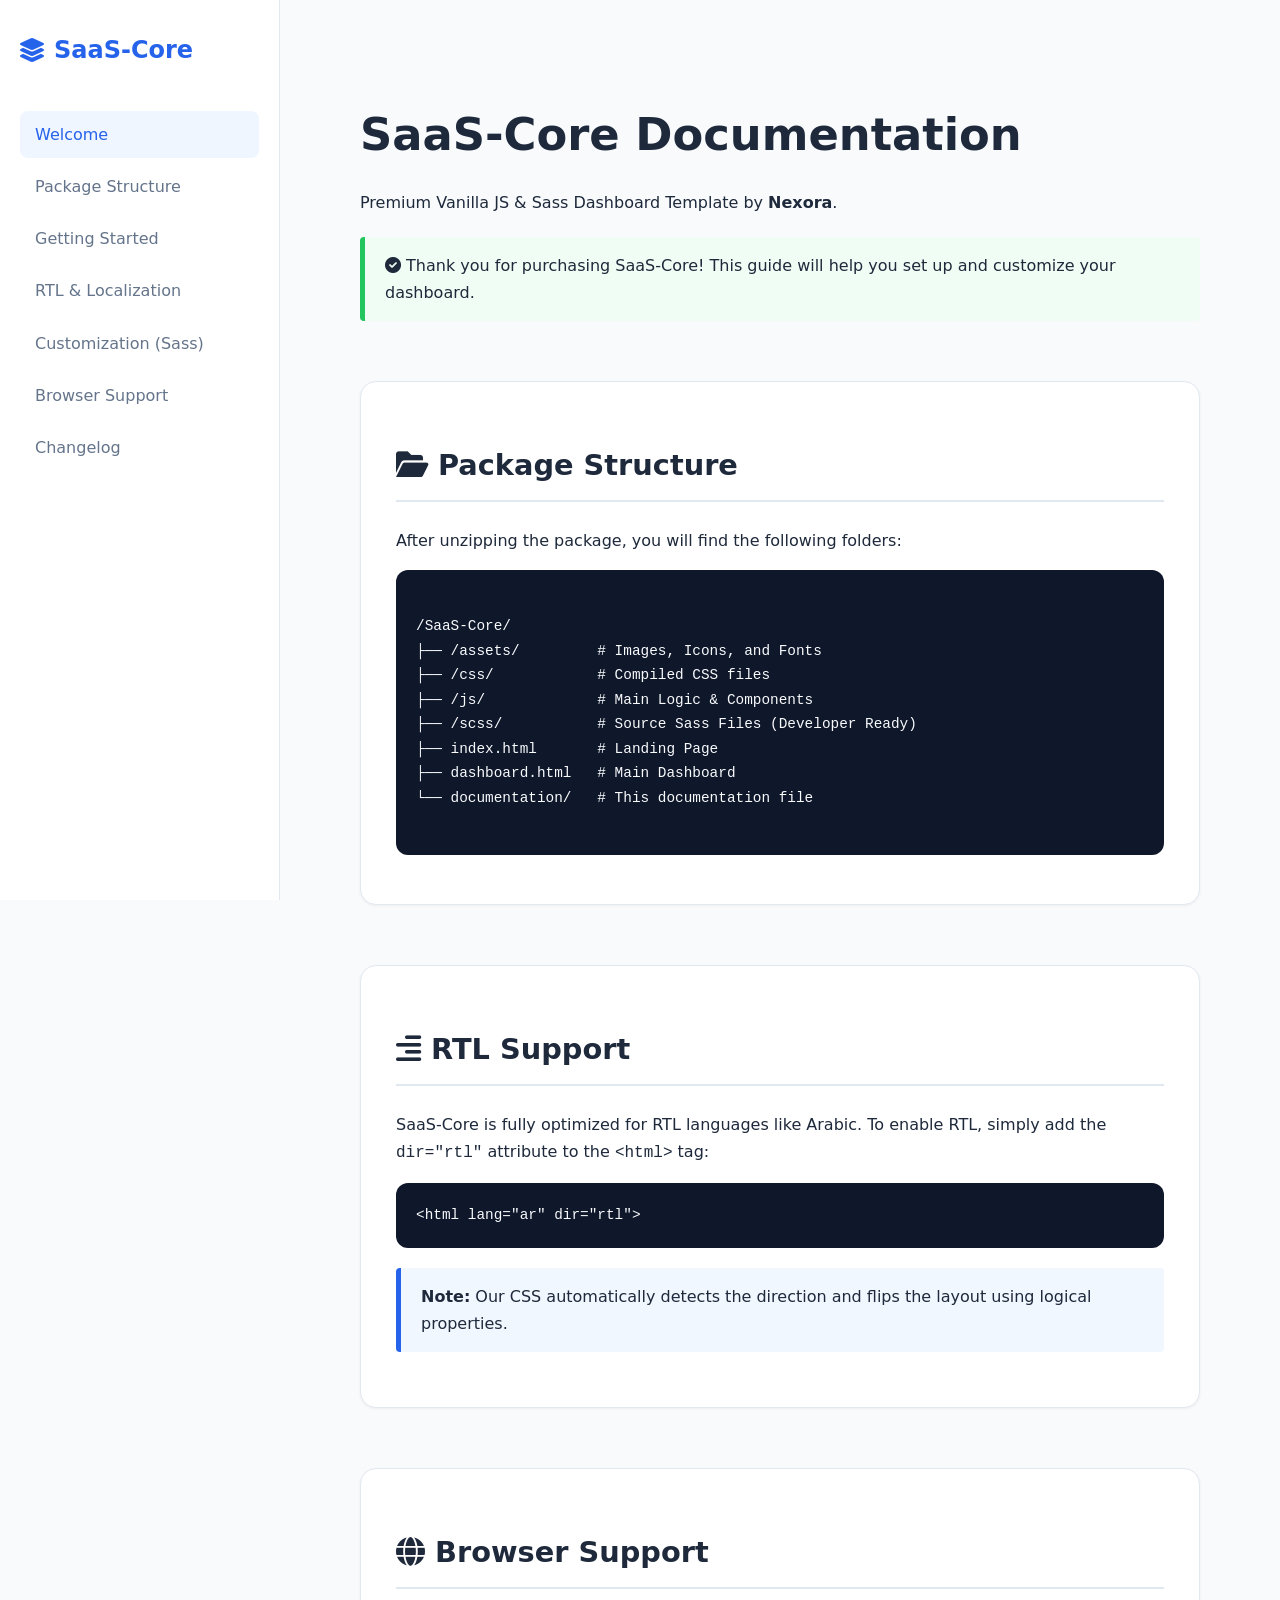
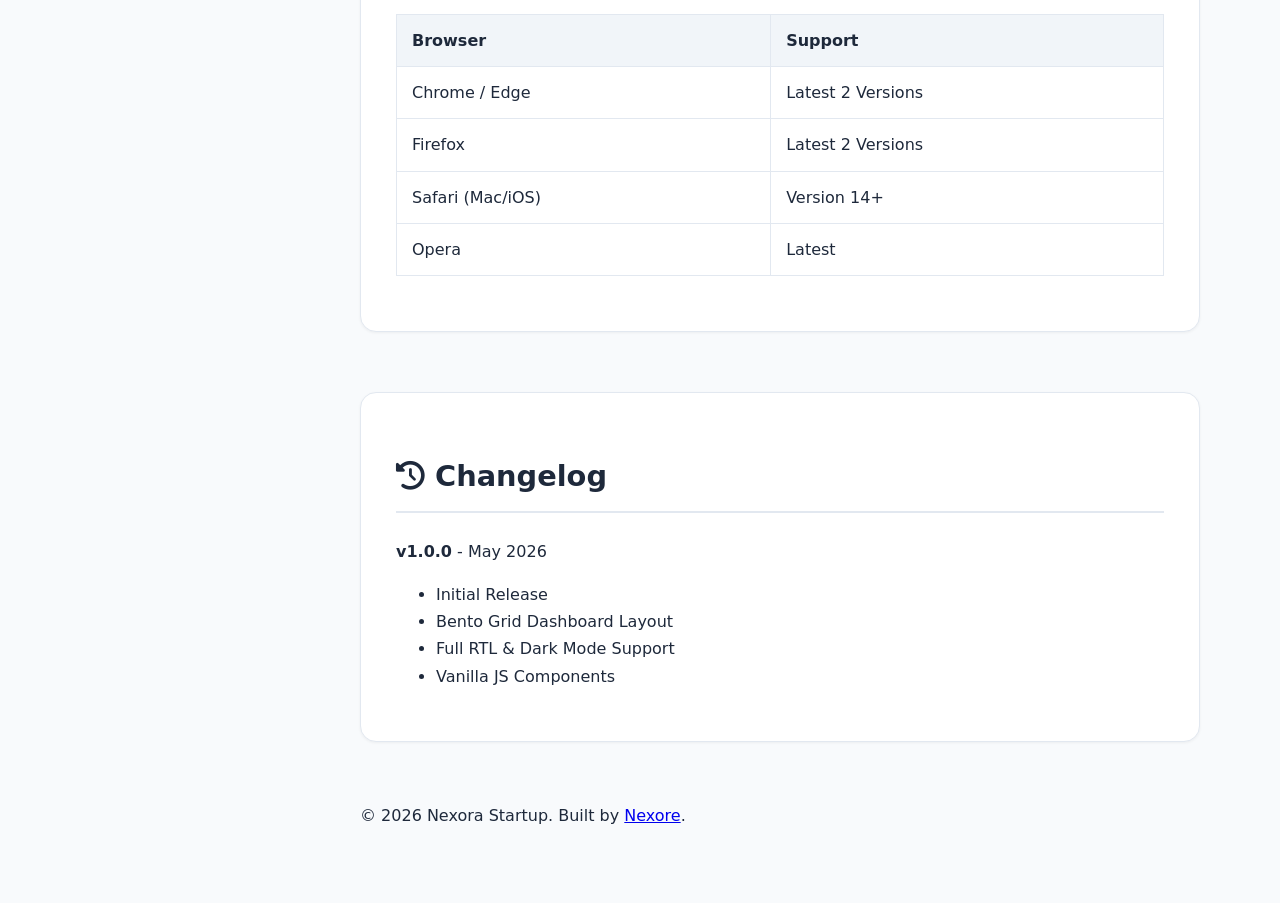
==== documentation/documentation.html @ 3867da22 "first commit" ====
<!DOCTYPE html>
<html lang="en">
<head>
    <meta charset="UTF-8">
    <meta name="viewport" content="width=device-width, initial-scale=1.0">
    <title>SaaS-Core Documentation | Nexora</title>
    <link rel="stylesheet" href="https://cdnjs.cloudflare.com/ajax/libs/font-awesome/6.0.0/css/all.min.css">
    <style>
        :root {
            --primary: #2563eb;
            --accent: #3b82f6;
            --dark: #1e293b;
            --light: #f8fafc;
            --border: #e2e8f0;
            --success: #22c55e;
        }
        * { box-sizing: border-box; }
        body { font-family: 'Inter', system-ui, sans-serif; line-height: 1.7; color: var(--dark); background: var(--light); display: flex; margin: 0; scroll-behavior: smooth; }
        
        /* Sidebar */
        nav { width: 280px; background: #fff; height: 100vh; position: fixed; border-right: 1px solid var(--border); padding: 30px 20px; overflow-y: auto; }
        .logo { font-weight: 800; font-size: 1.5rem; color: var(--primary); margin-bottom: 40px; display: flex; align-items: center; gap: 10px; }
        nav ul { list-style: none; padding: 0; }
        nav ul li { margin-bottom: 5px; }
        nav ul li a { text-decoration: none; color: #64748b; font-weight: 500; display: block; padding: 10px 15px; border-radius: 8px; transition: 0.2s; }
        nav ul li a:hover, nav ul li a.active { background: #eff6ff; color: var(--primary); }

        /* Main Content */
        main { margin-left: 280px; padding: 60px 80px; width: 100%; max-width: 1100px; }
        section { margin-bottom: 60px; scroll-margin-top: 60px; }
        .card { background: #fff; border: 1px solid var(--border); border-radius: 16px; padding: 35px; box-shadow: 0 1px 3px rgba(0,0,0,0.05); }
        
        h1 { font-size: 2.8rem; margin-bottom: 10px; color: var(--dark); }
        h2 { font-size: 1.8rem; border-bottom: 2px solid var(--border); padding-bottom: 10px; margin-bottom: 25px; color: var(--dark); }
        
        .alert { padding: 15px 20px; border-left: 5px solid var(--primary); background: #f0f7ff; border-radius: 4px; margin: 20px 0; }
        .alert-success { border-left-color: var(--success); background: #f0fdf4; }

        pre { background: #0f172a; color: #f8fafc; padding: 20px; border-radius: 12px; overflow-x: auto; font-size: 0.9rem; position: relative; }
        code { font-family: 'Fira Code', monospace; }

        table { width: 100%; border-collapse: collapse; margin: 20px 0; }
        table th, table td { border: 1px solid var(--border); padding: 12px 15px; text-align: left; }
        table th { background: #f1f5f9; }

        .feature-grid { display: grid; grid-template-columns: 1fr 1fr; gap: 20px; }
        .feature-item { background: #f8fafc; padding: 15px; border-radius: 8px; border: 1px solid var(--border); }
    </style>
</head>
<body>

<nav>
    <div class="logo"><i class="fas fa-layer-group"></i> SaaS-Core</div>
    <ul>
        <li><a href="#welcome" class="active">Welcome</a></li>
        <li><a href="#structure">Package Structure</a></li>
        <li><a href="#installation">Getting Started</a></li>
        <li><a href="#rtl">RTL & Localization</a></li>
        <li><a href="#theming">Customization (Sass)</a></li>
        <li><a href="#browser">Browser Support</a></li>
        <li><a href="#changelog">Changelog</a></li>
    </ul>
</nav>

<main>
    <section id="welcome">
        <h1>SaaS-Core Documentation</h1>
        <p class="lead">Premium Vanilla JS & Sass Dashboard Template by <strong>Nexora</strong>.</p>
        <div class="alert alert-success">
            <i class="fas fa-check-circle"></i> Thank you for purchasing SaaS-Core! This guide will help you set up and customize your dashboard.
        </div>
    </section>

    <section id="structure" class="card">
        <h2><i class="fas fa-folder-open"></i> Package Structure</h2>
        <p>After unzipping the package, you will find the following folders:</p>
        <pre><code>
/SaaS-Core/
├── /assets/         # Images, Icons, and Fonts
├── /css/            # Compiled CSS files
├── /js/             # Main Logic & Components
├── /scss/           # Source Sass Files (Developer Ready)
├── index.html       # Landing Page
├── dashboard.html   # Main Dashboard
└── documentation/   # This documentation file
        </code></pre>
    </section>

    <section id="rtl" class="card">
        <h2><i class="fas fa-align-right"></i> RTL Support</h2>
        <p>SaaS-Core is fully optimized for RTL languages like Arabic. To enable RTL, simply add the <code>dir="rtl"</code> attribute to the <code>&lt;html&gt;</code> tag:</p>
        <pre><code>&lt;html lang="ar" dir="rtl"&gt;</code></pre>
        <div class="alert">
            <strong>Note:</strong> Our CSS automatically detects the direction and flips the layout using logical properties.
        </div>
    </section>

    <section id="browser" class="card">
        <h2><i class="fas fa-globe"></i> Browser Support</h2>
        <table>
            <thead>
                <tr>
                    <th>Browser</th>
                    <th>Support</th>
                </tr>
            </thead>
            <tbody>
                <tr><td>Chrome / Edge</td><td>Latest 2 Versions</td></tr>
                <tr><td>Firefox</td><td>Latest 2 Versions</td></tr>
                <tr><td>Safari (Mac/iOS)</td><td>Version 14+</td></tr>
                <tr><td>Opera</td><td>Latest</td></tr>
            </tbody>
        </table>
    </section>

    <section id="changelog" class="card">
        <h2><i class="fas fa-history"></i> Changelog</h2>
        <p><strong>v1.0.0</strong> - May 2026</p>
        <ul>
            <li>Initial Release</li>
            <li>Bento Grid Dashboard Layout</li>
            <li>Full RTL & Dark Mode Support</li>
            <li>Vanilla JS Components</li>
        </ul>
    </section>

    <footer>
        <p>&copy; 2026 Nexora Startup. Built by <a href="#">Nexore</a>.</p>
    </footer>
</main>

<script>
    // Simple script to handle active class in sidebar
    const links = document.querySelectorAll('nav ul li a');
    links.forEach(link => {
        link.addEventListener('click', () => {
            links.forEach(l => l.classList.remove('active'));
            link.classList.add('active');
        });
    });
</script>

</body>
</html>
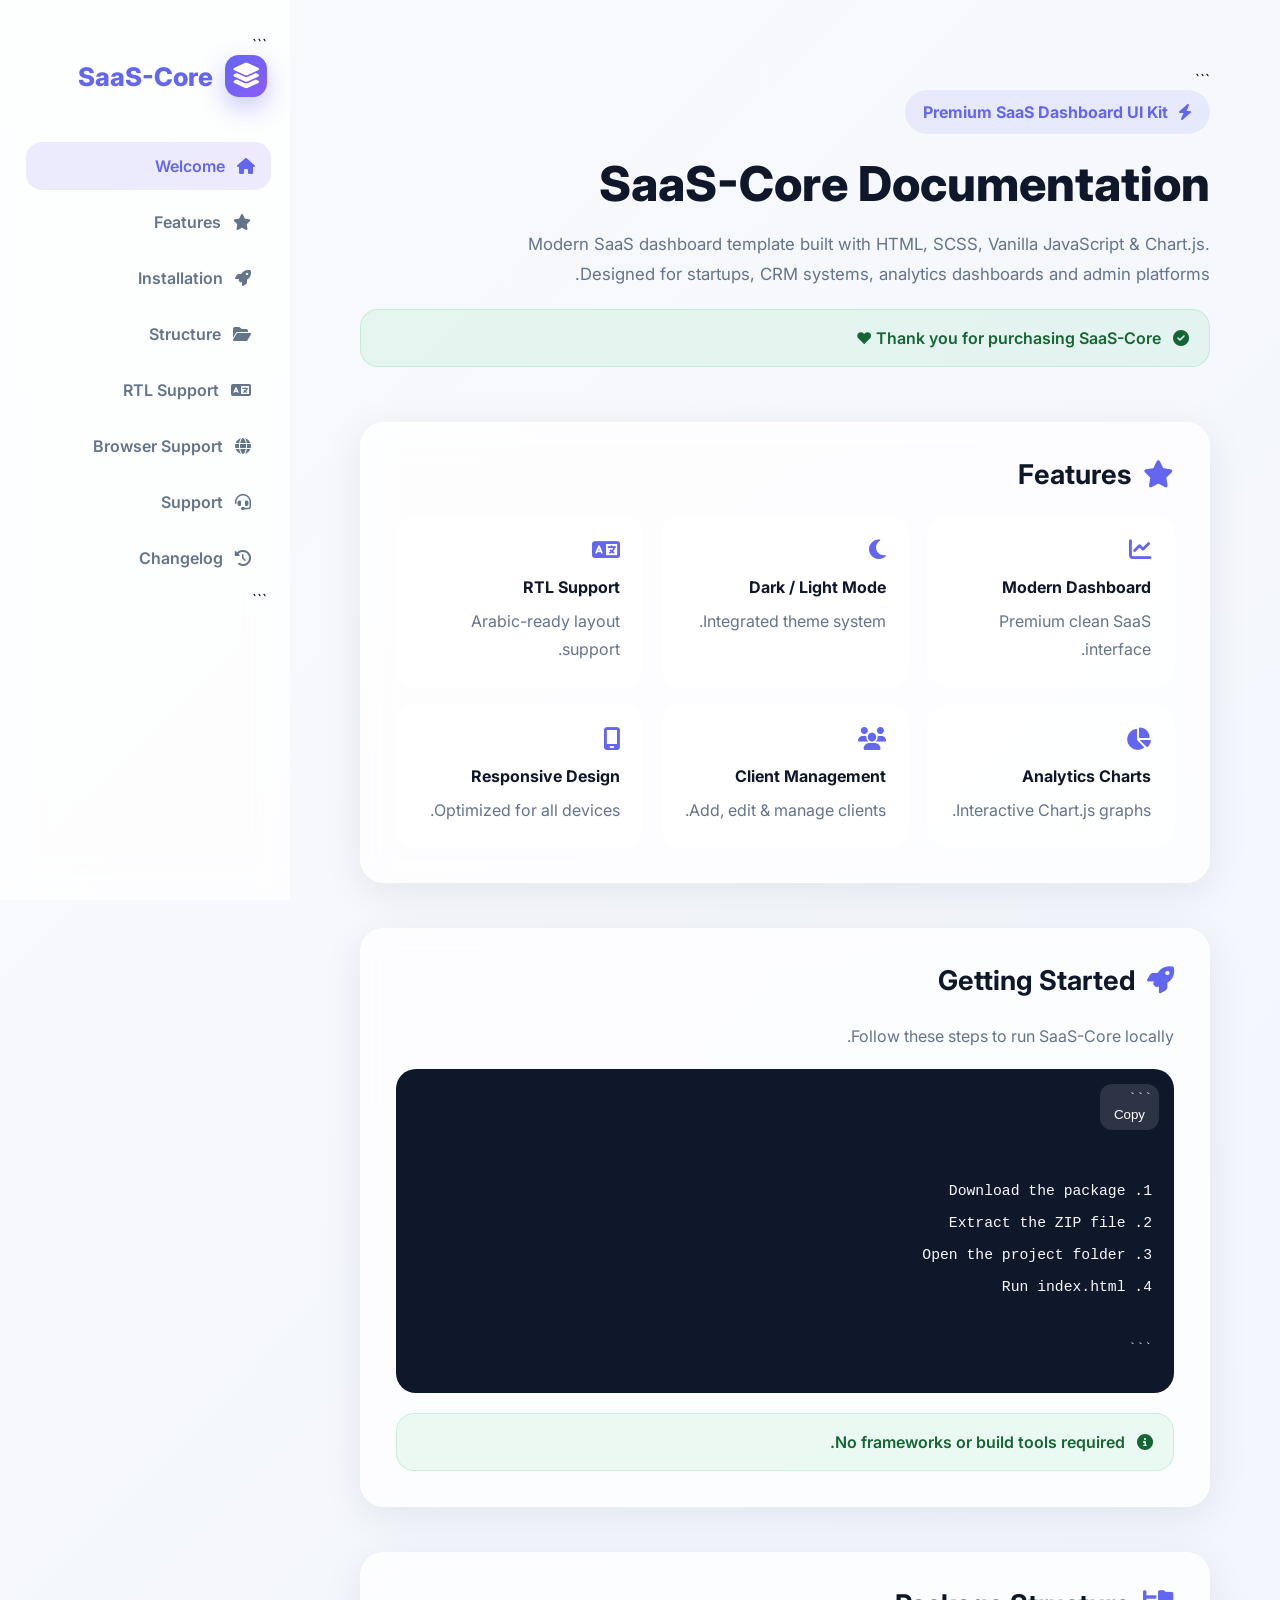
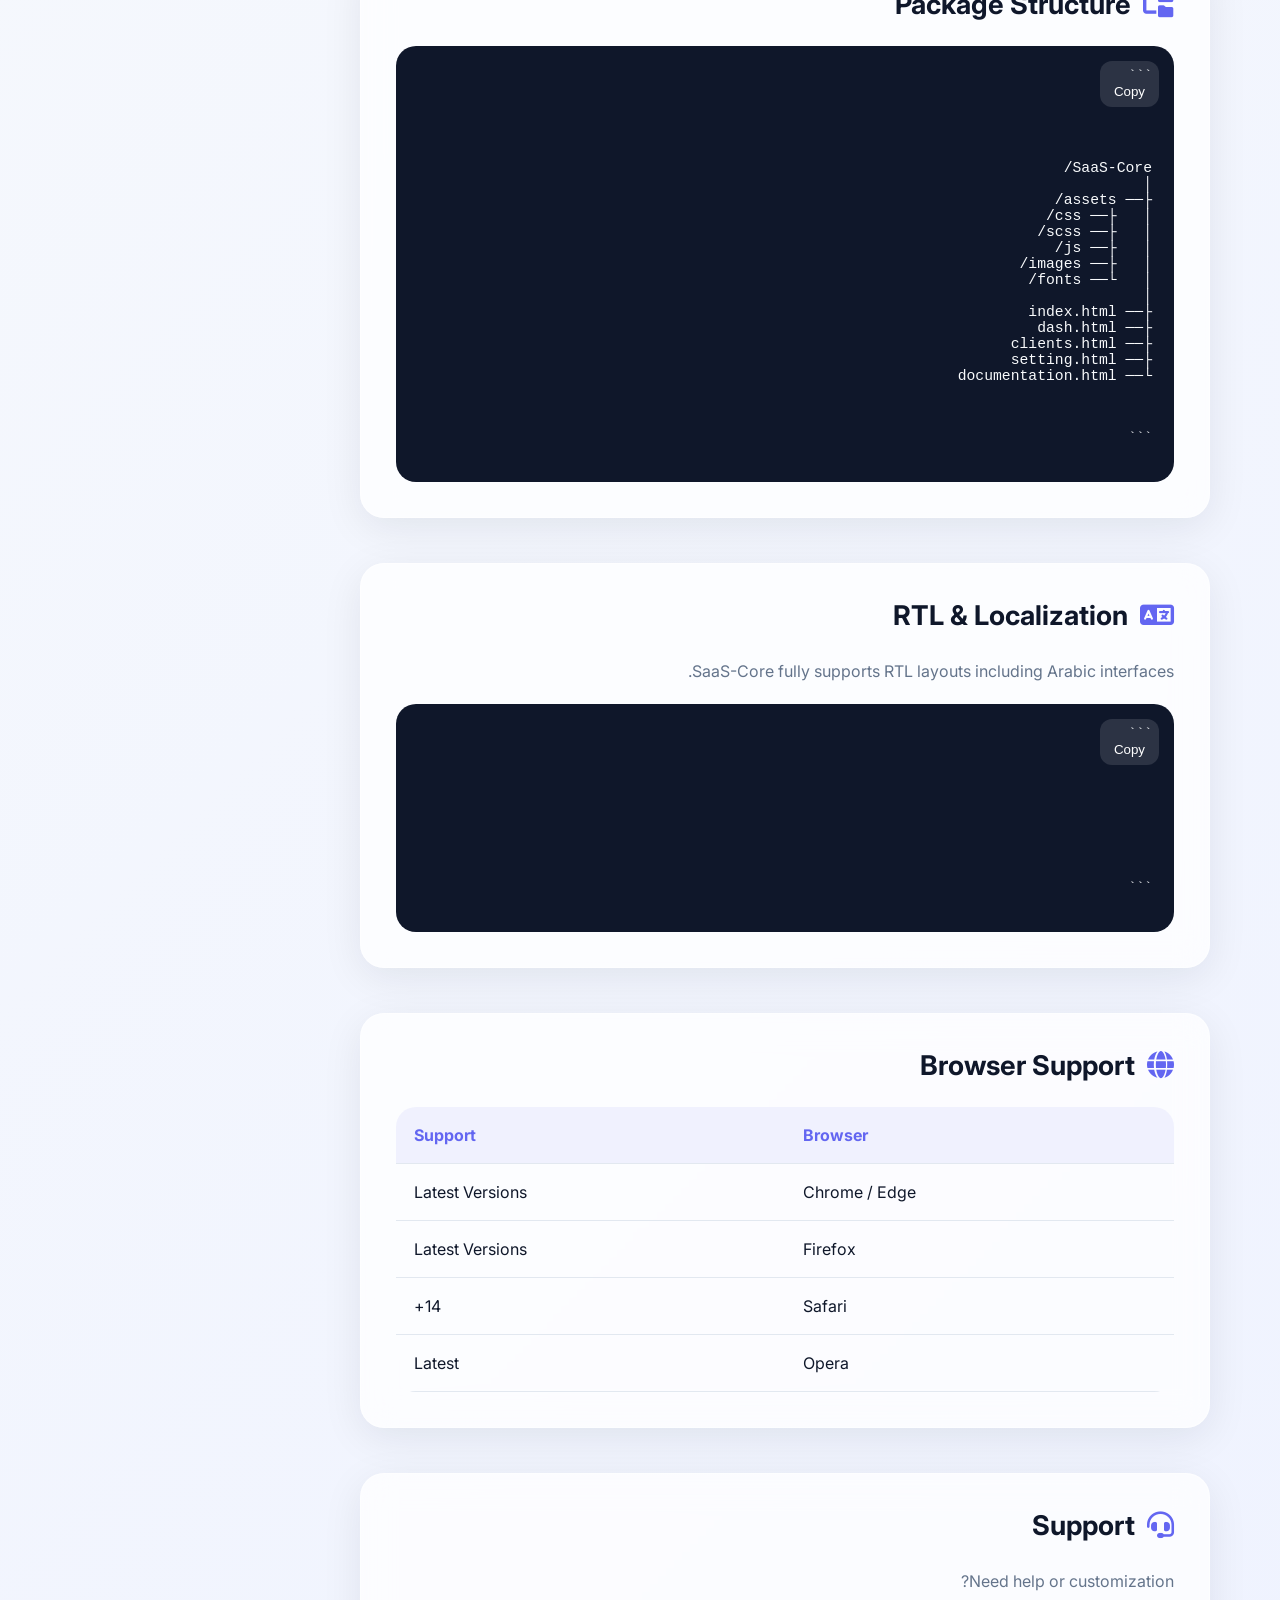
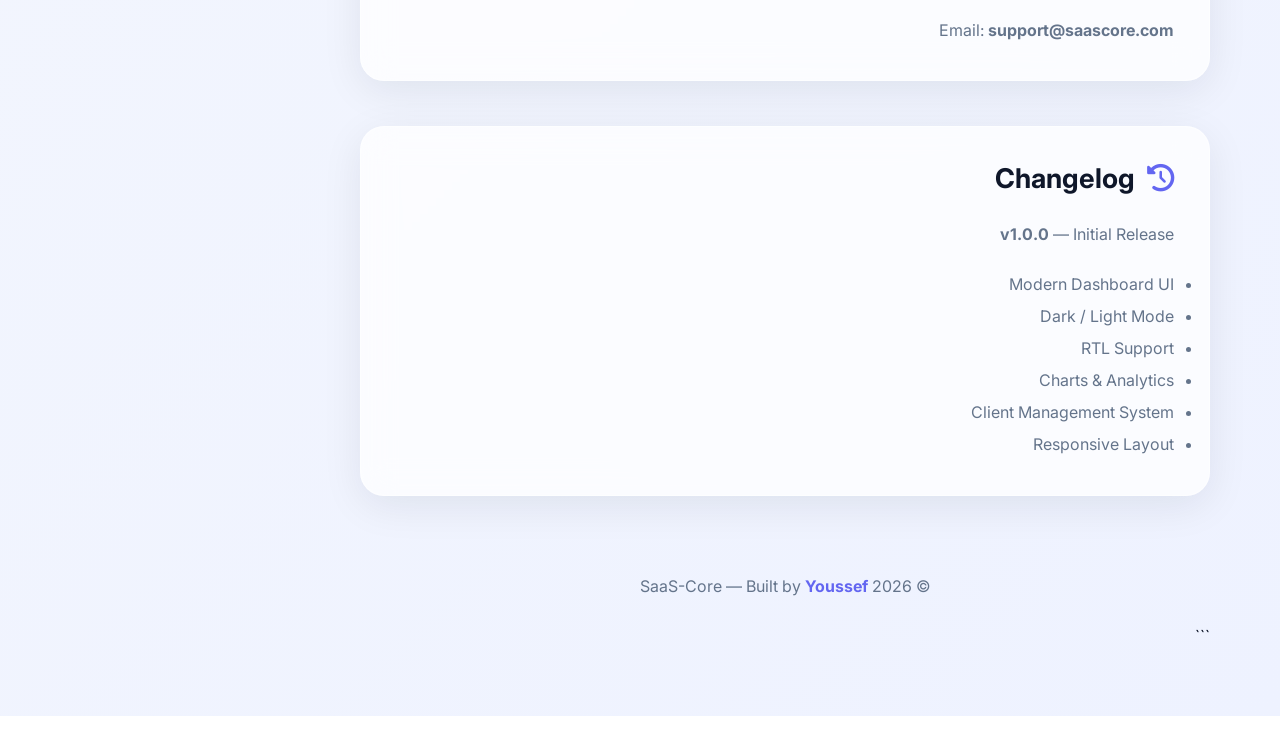
==== commit 1be2a53c: "quick update" ====
--- a/documentation/documentation.html
+++ b/documentation/documentation.html
@@ -1,144 +1,1071 @@
 <!DOCTYPE html>
+
 <html lang="en">
 <head>
-    <meta charset="UTF-8">
-    <meta name="viewport" content="width=device-width, initial-scale=1.0">
-    <title>SaaS-Core Documentation | Nexora</title>
-    <link rel="stylesheet" href="https://cdnjs.cloudflare.com/ajax/libs/font-awesome/6.0.0/css/all.min.css">
-    <style>
-        :root {
-            --primary: #2563eb;
-            --accent: #3b82f6;
-            --dark: #1e293b;
-            --light: #f8fafc;
-            --border: #e2e8f0;
-            --success: #22c55e;
+  <meta charset="UTF-8" />
+  <meta
+    name="viewport"
+    content="width=device-width, initial-scale=1.0"
+  />
+
+  <title>SaaS-Core Documentation</title>
+
+  <!-- Icons -->
+
+  <link
+    rel="stylesheet"
+    href="https://cdnjs.cloudflare.com/ajax/libs/font-awesome/6.5.1/css/all.min.css"
+  />
+
+  <!-- Fonts -->
+
+  <link
+    href="https://fonts.googleapis.com/css2?family=Inter:wght@400;500;600;700;800&display=swap"
+    rel="stylesheet"
+  />
+
+  <style>
+
+    :root {
+
+      --primary: #6366f1;
+      --primary-dark: #4f46e5;
+      --accent: #8b5cf6;
+
+      --bg: #f8fafc;
+      --bg-card: rgba(255,255,255,0.75);
+
+      --text: #0f172a;
+      --text-muted: #64748b;
+
+      --border: rgba(255,255,255,0.35);
+
+      --shadow:
+      0 10px 40px rgba(15,23,42,.08);
+
+      --radius: 24px;
+
+    }
+
+    *{
+      margin:0;
+      padding:0;
+      box-sizing:border-box;
+    }
+
+    html{
+      scroll-behavior:smooth;
+    }
+
+    body{
+
+      font-family:
+      "Inter",
+      sans-serif;
+
+      background:
+      linear-gradient(
+      135deg,
+      #f8fafc,
+      #eef2ff
+      );
+
+      color:var(--text);
+
+      display:flex;
+
+      min-height:100vh;
+
+    }
+
+    /* =========================
+       SIDEBAR
+    ========================== */
+
+    nav{
+
+      width:290px;
+
+      height:100vh;
+
+      position:fixed;
+
+      top:0;
+      left:0;
+
+      background:
+      rgba(255,255,255,.75);
+
+      backdrop-filter:
+      blur(18px);
+
+      border-right:
+      1px solid rgba(255,255,255,.4);
+
+      padding:35px 22px;
+
+      overflow-y:auto;
+
+      z-index:1000;
+
+    }
+
+    .logo{
+
+      display:flex;
+      align-items:center;
+      gap:12px;
+
+      font-size:1.6rem;
+      font-weight:800;
+
+      color:var(--primary);
+
+      margin-bottom:45px;
+
+    }
+
+    .logo i{
+
+      width:42px;
+      height:42px;
+
+      display:flex;
+      align-items:center;
+      justify-content:center;
+
+      border-radius:14px;
+
+      background:
+      linear-gradient(
+      135deg,
+      var(--primary),
+      var(--accent)
+      );
+
+      color:#fff;
+
+      box-shadow:
+      0 10px 25px rgba(99,102,241,.35);
+
+    }
+
+    nav ul{
+      list-style:none;
+    }
+
+    nav ul li{
+      margin-bottom:8px;
+    }
+
+    nav ul li a{
+
+      display:flex;
+      align-items:center;
+      gap:12px;
+
+      padding:14px 16px;
+
+      border-radius:16px;
+
+      text-decoration:none;
+
+      color:var(--text-muted);
+
+      font-weight:600;
+
+      transition:.25s ease;
+
+    }
+
+    nav ul li a:hover,
+    nav ul li a.active{
+
+      background:
+      linear-gradient(
+      135deg,
+      rgba(99,102,241,.12),
+      rgba(139,92,246,.12)
+      );
+
+      color:var(--primary);
+
+      transform:translateX(4px);
+
+    }
+
+    /* =========================
+       MAIN
+    ========================== */
+
+    main{
+
+      margin-left:290px;
+
+      width:100%;
+
+      padding:70px;
+
+      max-width:1200px;
+
+    }
+
+    section{
+      margin-bottom:45px;
+      scroll-margin-top:50px;
+    }
+
+    .hero{
+
+      margin-bottom:55px;
+
+    }
+
+    .hero h1{
+
+      font-size:3rem;
+      line-height:1.1;
+
+      margin-bottom:18px;
+
+      font-weight:800;
+
+    }
+
+    .hero p{
+
+      max-width:700px;
+
+      color:var(--text-muted);
+
+      font-size:1.05rem;
+
+      line-height:1.8;
+
+    }
+
+    .hero-badge{
+
+      display:inline-flex;
+      align-items:center;
+      gap:10px;
+
+      padding:12px 18px;
+
+      border-radius:999px;
+
+      background:
+      rgba(99,102,241,.1);
+
+      color:var(--primary);
+
+      font-weight:700;
+
+      margin-bottom:24px;
+
+    }
+
+    /* =========================
+       CARD
+    ========================== */
+
+    .card{
+
+      background:var(--bg-card);
+
+      backdrop-filter:blur(16px);
+
+      border:
+      1px solid rgba(255,255,255,.45);
+
+      border-radius:var(--radius);
+
+      padding:35px;
+
+      box-shadow:var(--shadow);
+
+    }
+
+    .card h2{
+
+      display:flex;
+      align-items:center;
+      gap:12px;
+
+      font-size:1.7rem;
+
+      margin-bottom:25px;
+
+    }
+
+    .card h2 i{
+
+      color:var(--primary);
+
+    }
+
+    .card p{
+
+      color:var(--text-muted);
+
+      line-height:1.8;
+
+    }
+
+    /* =========================
+       FEATURES
+    ========================== */
+
+    .feature-grid{
+
+      display:grid;
+
+      grid-template-columns:
+      repeat(auto-fit,minmax(240px,1fr));
+
+      gap:18px;
+
+    }
+
+    .feature-item{
+
+      background:
+      rgba(255,255,255,.65);
+
+      border:
+      1px solid rgba(255,255,255,.4);
+
+      border-radius:20px;
+
+      padding:22px;
+
+      transition:.25s ease;
+
+    }
+
+    .feature-item:hover{
+
+      transform:
+      translateY(-6px);
+
+      box-shadow:
+      0 20px 35px rgba(99,102,241,.12);
+
+    }
+
+    .feature-item i{
+
+      font-size:1.4rem;
+
+      color:var(--primary);
+
+      margin-bottom:15px;
+
+    }
+
+    .feature-item h4{
+
+      margin-bottom:10px;
+
+      font-size:1rem;
+
+    }
+
+    /* =========================
+       ALERT
+    ========================== */
+
+    .alert{
+
+      margin-top:20px;
+
+      padding:18px 20px;
+
+      border-radius:18px;
+
+      background:
+      rgba(34,197,94,.08);
+
+      border:
+      1px solid rgba(34,197,94,.18);
+
+      color:#166534;
+
+      display:flex;
+      align-items:center;
+      gap:12px;
+
+      font-weight:600;
+
+    }
+
+    /* =========================
+       CODE
+    ========================== */
+
+    pre{
+
+      background:#0f172a;
+
+      color:#f8fafc;
+
+      padding:22px;
+
+      border-radius:20px;
+
+      overflow:auto;
+
+      margin-top:18px;
+
+      position:relative;
+
+    }
+
+    code{
+
+      font-family:
+      monospace;
+
+      font-size:.92rem;
+
+    }
+
+    .copy-btn{
+
+      position:absolute;
+
+      top:15px;
+      right:15px;
+
+      border:none;
+
+      background:
+      rgba(255,255,255,.12);
+
+      color:#fff;
+
+      padding:8px 14px;
+
+      border-radius:12px;
+
+      cursor:pointer;
+
+      transition:.2s;
+
+    }
+
+    .copy-btn:hover{
+      background:
+      rgba(255,255,255,.2);
+    }
+
+    /* =========================
+       TABLE
+    ========================== */
+
+    table{
+
+      width:100%;
+
+      border-collapse:collapse;
+
+      margin-top:20px;
+
+      overflow:hidden;
+
+      border-radius:20px;
+
+    }
+
+    table th,
+    table td{
+
+      padding:18px;
+
+      border-bottom:
+      1px solid #e2e8f0;
+
+      text-align:left;
+
+    }
+
+    table th{
+
+      background:
+      rgba(99,102,241,.08);
+
+      color:var(--primary);
+
+    }
+
+    /* =========================
+       FOOTER
+    ========================== */
+
+    footer{
+
+      margin-top:50px;
+
+      padding:30px 0;
+
+      color:var(--text-muted);
+
+      text-align:center;
+
+    }
+
+    footer a{
+
+      color:var(--primary);
+
+      text-decoration:none;
+
+      font-weight:700;
+
+    }
+
+    /* =========================
+       RESPONSIVE
+    ========================== */
+
+    @media(max-width:950px){
+
+      nav{
+        display:none;
+      }
+
+      main{
+        margin-left:0;
+        padding:30px;
+      }
+
+      .hero h1{
+        font-size:2.2rem;
+      }
+
+    }
+
+  </style>
+
+</head>
+
+<body>
+
+  <!-- SIDEBAR -->
+
+  <nav>
+
+```
+<div class="logo">
+  <i class="fas fa-layer-group"></i>
+  SaaS-Core
+</div>
+
+<ul>
+
+  <li>
+    <a href="#welcome" class="active">
+      <i class="fas fa-house"></i>
+      Welcome
+    </a>
+  </li>
+
+  <li>
+    <a href="#features">
+      <i class="fas fa-star"></i>
+      Features
+    </a>
+  </li>
+
+  <li>
+    <a href="#installation">
+      <i class="fas fa-rocket"></i>
+      Installation
+    </a>
+  </li>
+
+  <li>
+    <a href="#structure">
+      <i class="fas fa-folder-open"></i>
+      Structure
+    </a>
+  </li>
+
+  <li>
+    <a href="#rtl">
+      <i class="fas fa-language"></i>
+      RTL Support
+    </a>
+  </li>
+
+  <li>
+    <a href="#browser">
+      <i class="fas fa-globe"></i>
+      Browser Support
+    </a>
+  </li>
+
+  <li>
+    <a href="#support">
+      <i class="fas fa-headset"></i>
+      Support
+    </a>
+  </li>
+
+  <li>
+    <a href="#changelog">
+      <i class="fas fa-clock-rotate-left"></i>
+      Changelog
+    </a>
+  </li>
+
+</ul>
+```
+
+  </nav>
+
+  <!-- MAIN -->
+
+  <main>
+
+```
+<!-- HERO -->
+
+<section
+  id="welcome"
+  class="hero"
+>
+
+  <div class="hero-badge">
+    <i class="fas fa-bolt"></i>
+    Premium SaaS Dashboard UI Kit
+  </div>
+
+  <h1>
+    SaaS-Core Documentation
+  </h1>
+
+  <p>
+
+    Modern SaaS dashboard template built with
+    HTML, SCSS, Vanilla JavaScript & Chart.js.
+
+    Designed for startups, CRM systems,
+    analytics dashboards and admin platforms.
+
+  </p>
+
+  <div class="alert">
+    <i class="fas fa-circle-check"></i>
+
+    Thank you for purchasing SaaS-Core ❤️
+  </div>
+
+</section>
+
+<!-- FEATURES -->
+
+<section
+  id="features"
+  class="card"
+>
+
+  <h2>
+    <i class="fas fa-star"></i>
+    Features
+  </h2>
+
+  <div class="feature-grid">
+
+    <div class="feature-item">
+      <i class="fas fa-chart-line"></i>
+      <h4>Modern Dashboard</h4>
+      <p>Premium clean SaaS interface.</p>
+    </div>
+
+    <div class="feature-item">
+      <i class="fas fa-moon"></i>
+      <h4>Dark / Light Mode</h4>
+      <p>Integrated theme system.</p>
+    </div>
+
+    <div class="feature-item">
+      <i class="fas fa-language"></i>
+      <h4>RTL Support</h4>
+      <p>Arabic-ready layout support.</p>
+    </div>
+
+    <div class="feature-item">
+      <i class="fas fa-chart-pie"></i>
+      <h4>Analytics Charts</h4>
+      <p>Interactive Chart.js graphs.</p>
+    </div>
+
+    <div class="feature-item">
+      <i class="fas fa-users"></i>
+      <h4>Client Management</h4>
+      <p>Add, edit & manage clients.</p>
+    </div>
+
+    <div class="feature-item">
+      <i class="fas fa-mobile-screen"></i>
+      <h4>Responsive Design</h4>
+      <p>Optimized for all devices.</p>
+    </div>
+
+  </div>
+
+</section>
+
+<!-- INSTALLATION -->
+
+<section
+  id="installation"
+  class="card"
+>
+
+  <h2>
+    <i class="fas fa-rocket"></i>
+    Getting Started
+  </h2>
+
+  <p>
+
+    Follow these steps to run SaaS-Core locally.
+
+  </p>
+
+  <pre>
+```
+
+<button class="copy-btn">
+Copy
+</button>
+
+<code>
+
+1. Download the package
+
+2. Extract the ZIP file
+
+3. Open the project folder
+
+4. Run index.html
+
+</code>
+
+```
+  </pre>
+
+  <div class="alert">
+    <i class="fas fa-circle-info"></i>
+    No frameworks or build tools required.
+  </div>
+
+</section>
+
+<!-- STRUCTURE -->
+
+<section
+  id="structure"
+  class="card"
+>
+
+  <h2>
+    <i class="fas fa-folder-tree"></i>
+    Package Structure
+  </h2>
+
+  <pre>
+```
+
+<button class="copy-btn">
+Copy
+</button>
+
+<code>
+
+SaaS-Core/
+│
+├── assets/
+│   ├── css/
+│   ├── scss/
+│   ├── js/
+│   ├── images/
+│   └── fonts/
+│
+├── index.html
+├── dash.html
+├── clients.html
+├── setting.html
+└── documentation.html
+
+</code>
+
+```
+  </pre>
+
+</section>
+
+<!-- RTL -->
+
+<section
+  id="rtl"
+  class="card"
+>
+
+  <h2>
+    <i class="fas fa-language"></i>
+    RTL & Localization
+  </h2>
+
+  <p>
+
+    SaaS-Core fully supports RTL layouts
+    including Arabic interfaces.
+
+  </p>
+
+  <pre>
+```
+
+<button class="copy-btn">
+Copy
+</button>
+
+<code>
+
+<html lang="ar" dir="rtl">
+
+</code>
+
+```
+  </pre>
+
+</section>
+
+<!-- BROWSER -->
+
+<section
+  id="browser"
+  class="card"
+>
+
+  <h2>
+    <i class="fas fa-globe"></i>
+    Browser Support
+  </h2>
+
+  <table>
+
+    <thead>
+
+      <tr>
+        <th>Browser</th>
+        <th>Support</th>
+      </tr>
+
+    </thead>
+
+    <tbody>
+
+      <tr>
+        <td>Chrome / Edge</td>
+        <td>Latest Versions</td>
+      </tr>
+
+      <tr>
+        <td>Firefox</td>
+        <td>Latest Versions</td>
+      </tr>
+
+      <tr>
+        <td>Safari</td>
+        <td>14+</td>
+      </tr>
+
+      <tr>
+        <td>Opera</td>
+        <td>Latest</td>
+      </tr>
+
+    </tbody>
+
+  </table>
+
+</section>
+
+<!-- SUPPORT -->
+
+<section
+  id="support"
+  class="card"
+>
+
+  <h2>
+    <i class="fas fa-headset"></i>
+    Support
+  </h2>
+
+  <p>
+
+    Need help or customization?
+
+  </p>
+
+  <br />
+
+  <p>
+
+    Email:
+    <strong>
+      support@saascore.com
+    </strong>
+
+  </p>
+
+</section>
+
+<!-- CHANGELOG -->
+
+<section
+  id="changelog"
+  class="card"
+>
+
+  <h2>
+    <i class="fas fa-clock-rotate-left"></i>
+    Changelog
+  </h2>
+
+  <p>
+
+    <strong>v1.0.0</strong>
+    — Initial Release
+
+  </p>
+
+  <br />
+
+  <ul
+    style="
+    padding-left:20px;
+    color:#64748b;
+    line-height:2;
+  "
+  >
+
+    <li>Modern Dashboard UI</li>
+
+    <li>Dark / Light Mode</li>
+
+    <li>RTL Support</li>
+
+    <li>Charts & Analytics</li>
+
+    <li>Client Management System</li>
+
+    <li>Responsive Layout</li>
+
+  </ul>
+
+</section>
+
+<!-- FOOTER -->
+
+<footer>
+
+  © 2026 SaaS-Core —
+  Built by
+  <a href="#">
+    Youssef
+  </a>
+
+</footer>
+```
+
+  </main>
+
+  <script>
+
+    // ACTIVE LINKS
+
+    const sections =
+    document.querySelectorAll("section");
+
+    const navLinks =
+    document.querySelectorAll("nav a");
+
+    window.addEventListener(
+      "scroll",
+      () => {
+
+        let current = "";
+
+        sections.forEach((section) => {
+
+          const sectionTop =
+          section.offsetTop;
+
+          if (
+            scrollY >=
+            sectionTop - 120
+          ) {
+            current =
+            section.getAttribute("id");
+          }
+
+        });
+
+        navLinks.forEach((link) => {
+
+          link.classList.remove("active");
+
+          if (
+            link.getAttribute("href") ===
+            "#" + current
+          ) {
+
+            link.classList.add("active");
+
+          }
+
+        });
+
+      }
+    );
+
+    // COPY BUTTON
+
+    document
+    .querySelectorAll(".copy-btn")
+    .forEach((btn) => {
+
+      btn.addEventListener(
+        "click",
+        () => {
+
+          const code =
+          btn.parentElement.querySelector(
+            "code"
+          ).innerText;
+
+          navigator.clipboard.writeText(code);
+
+          btn.innerText = "Copied";
+
+          setTimeout(() => {
+
+            btn.innerText = "Copy";
+
+          },1500);
+
         }
-        * { box-sizing: border-box; }
-        body { font-family: 'Inter', system-ui, sans-serif; line-height: 1.7; color: var(--dark); background: var(--light); display: flex; margin: 0; scroll-behavior: smooth; }
-        
-        /* Sidebar */
-        nav { width: 280px; background: #fff; height: 100vh; position: fixed; border-right: 1px solid var(--border); padding: 30px 20px; overflow-y: auto; }
-        .logo { font-weight: 800; font-size: 1.5rem; color: var(--primary); margin-bottom: 40px; display: flex; align-items: center; gap: 10px; }
-        nav ul { list-style: none; padding: 0; }
-        nav ul li { margin-bottom: 5px; }
-        nav ul li a { text-decoration: none; color: #64748b; font-weight: 500; display: block; padding: 10px 15px; border-radius: 8px; transition: 0.2s; }
-        nav ul li a:hover, nav ul li a.active { background: #eff6ff; color: var(--primary); }
-
-        /* Main Content */
-        main { margin-left: 280px; padding: 60px 80px; width: 100%; max-width: 1100px; }
-        section { margin-bottom: 60px; scroll-margin-top: 60px; }
-        .card { background: #fff; border: 1px solid var(--border); border-radius: 16px; padding: 35px; box-shadow: 0 1px 3px rgba(0,0,0,0.05); }
-        
-        h1 { font-size: 2.8rem; margin-bottom: 10px; color: var(--dark); }
-        h2 { font-size: 1.8rem; border-bottom: 2px solid var(--border); padding-bottom: 10px; margin-bottom: 25px; color: var(--dark); }
-        
-        .alert { padding: 15px 20px; border-left: 5px solid var(--primary); background: #f0f7ff; border-radius: 4px; margin: 20px 0; }
-        .alert-success { border-left-color: var(--success); background: #f0fdf4; }
-
-        pre { background: #0f172a; color: #f8fafc; padding: 20px; border-radius: 12px; overflow-x: auto; font-size: 0.9rem; position: relative; }
-        code { font-family: 'Fira Code', monospace; }
-
-        table { width: 100%; border-collapse: collapse; margin: 20px 0; }
-        table th, table td { border: 1px solid var(--border); padding: 12px 15px; text-align: left; }
-        table th { background: #f1f5f9; }
-
-        .feature-grid { display: grid; grid-template-columns: 1fr 1fr; gap: 20px; }
-        .feature-item { background: #f8fafc; padding: 15px; border-radius: 8px; border: 1px solid var(--border); }
-    </style>
-</head>
-<body>
-
-<nav>
-    <div class="logo"><i class="fas fa-layer-group"></i> SaaS-Core</div>
-    <ul>
-        <li><a href="#welcome" class="active">Welcome</a></li>
-        <li><a href="#structure">Package Structure</a></li>
-        <li><a href="#installation">Getting Started</a></li>
-        <li><a href="#rtl">RTL & Localization</a></li>
-        <li><a href="#theming">Customization (Sass)</a></li>
-        <li><a href="#browser">Browser Support</a></li>
-        <li><a href="#changelog">Changelog</a></li>
-    </ul>
-</nav>
-
-<main>
-    <section id="welcome">
-        <h1>SaaS-Core Documentation</h1>
-        <p class="lead">Premium Vanilla JS & Sass Dashboard Template by <strong>Nexora</strong>.</p>
-        <div class="alert alert-success">
-            <i class="fas fa-check-circle"></i> Thank you for purchasing SaaS-Core! This guide will help you set up and customize your dashboard.
-        </div>
-    </section>
-
-    <section id="structure" class="card">
-        <h2><i class="fas fa-folder-open"></i> Package Structure</h2>
-        <p>After unzipping the package, you will find the following folders:</p>
-        <pre><code>
-/SaaS-Core/
-├── /assets/         # Images, Icons, and Fonts
-├── /css/            # Compiled CSS files
-├── /js/             # Main Logic & Components
-├── /scss/           # Source Sass Files (Developer Ready)
-├── index.html       # Landing Page
-├── dashboard.html   # Main Dashboard
-└── documentation/   # This documentation file
-        </code></pre>
-    </section>
-
-    <section id="rtl" class="card">
-        <h2><i class="fas fa-align-right"></i> RTL Support</h2>
-        <p>SaaS-Core is fully optimized for RTL languages like Arabic. To enable RTL, simply add the <code>dir="rtl"</code> attribute to the <code>&lt;html&gt;</code> tag:</p>
-        <pre><code>&lt;html lang="ar" dir="rtl"&gt;</code></pre>
-        <div class="alert">
-            <strong>Note:</strong> Our CSS automatically detects the direction and flips the layout using logical properties.
-        </div>
-    </section>
-
-    <section id="browser" class="card">
-        <h2><i class="fas fa-globe"></i> Browser Support</h2>
-        <table>
-            <thead>
-                <tr>
-                    <th>Browser</th>
-                    <th>Support</th>
-                </tr>
-            </thead>
-            <tbody>
-                <tr><td>Chrome / Edge</td><td>Latest 2 Versions</td></tr>
-                <tr><td>Firefox</td><td>Latest 2 Versions</td></tr>
-                <tr><td>Safari (Mac/iOS)</td><td>Version 14+</td></tr>
-                <tr><td>Opera</td><td>Latest</td></tr>
-            </tbody>
-        </table>
-    </section>
-
-    <section id="changelog" class="card">
-        <h2><i class="fas fa-history"></i> Changelog</h2>
-        <p><strong>v1.0.0</strong> - May 2026</p>
-        <ul>
-            <li>Initial Release</li>
-            <li>Bento Grid Dashboard Layout</li>
-            <li>Full RTL & Dark Mode Support</li>
-            <li>Vanilla JS Components</li>
-        </ul>
-    </section>
-
-    <footer>
-        <p>&copy; 2026 Nexora Startup. Built by <a href="#">Nexore</a>.</p>
-    </footer>
-</main>
-
-<script>
-    // Simple script to handle active class in sidebar
-    const links = document.querySelectorAll('nav ul li a');
-    links.forEach(link => {
-        link.addEventListener('click', () => {
-            links.forEach(l => l.classList.remove('active'));
-            link.classList.add('active');
-        });
+      );
+
     });
-</script>
+
+  </script>
 
 </body>
-</html>+</html>
